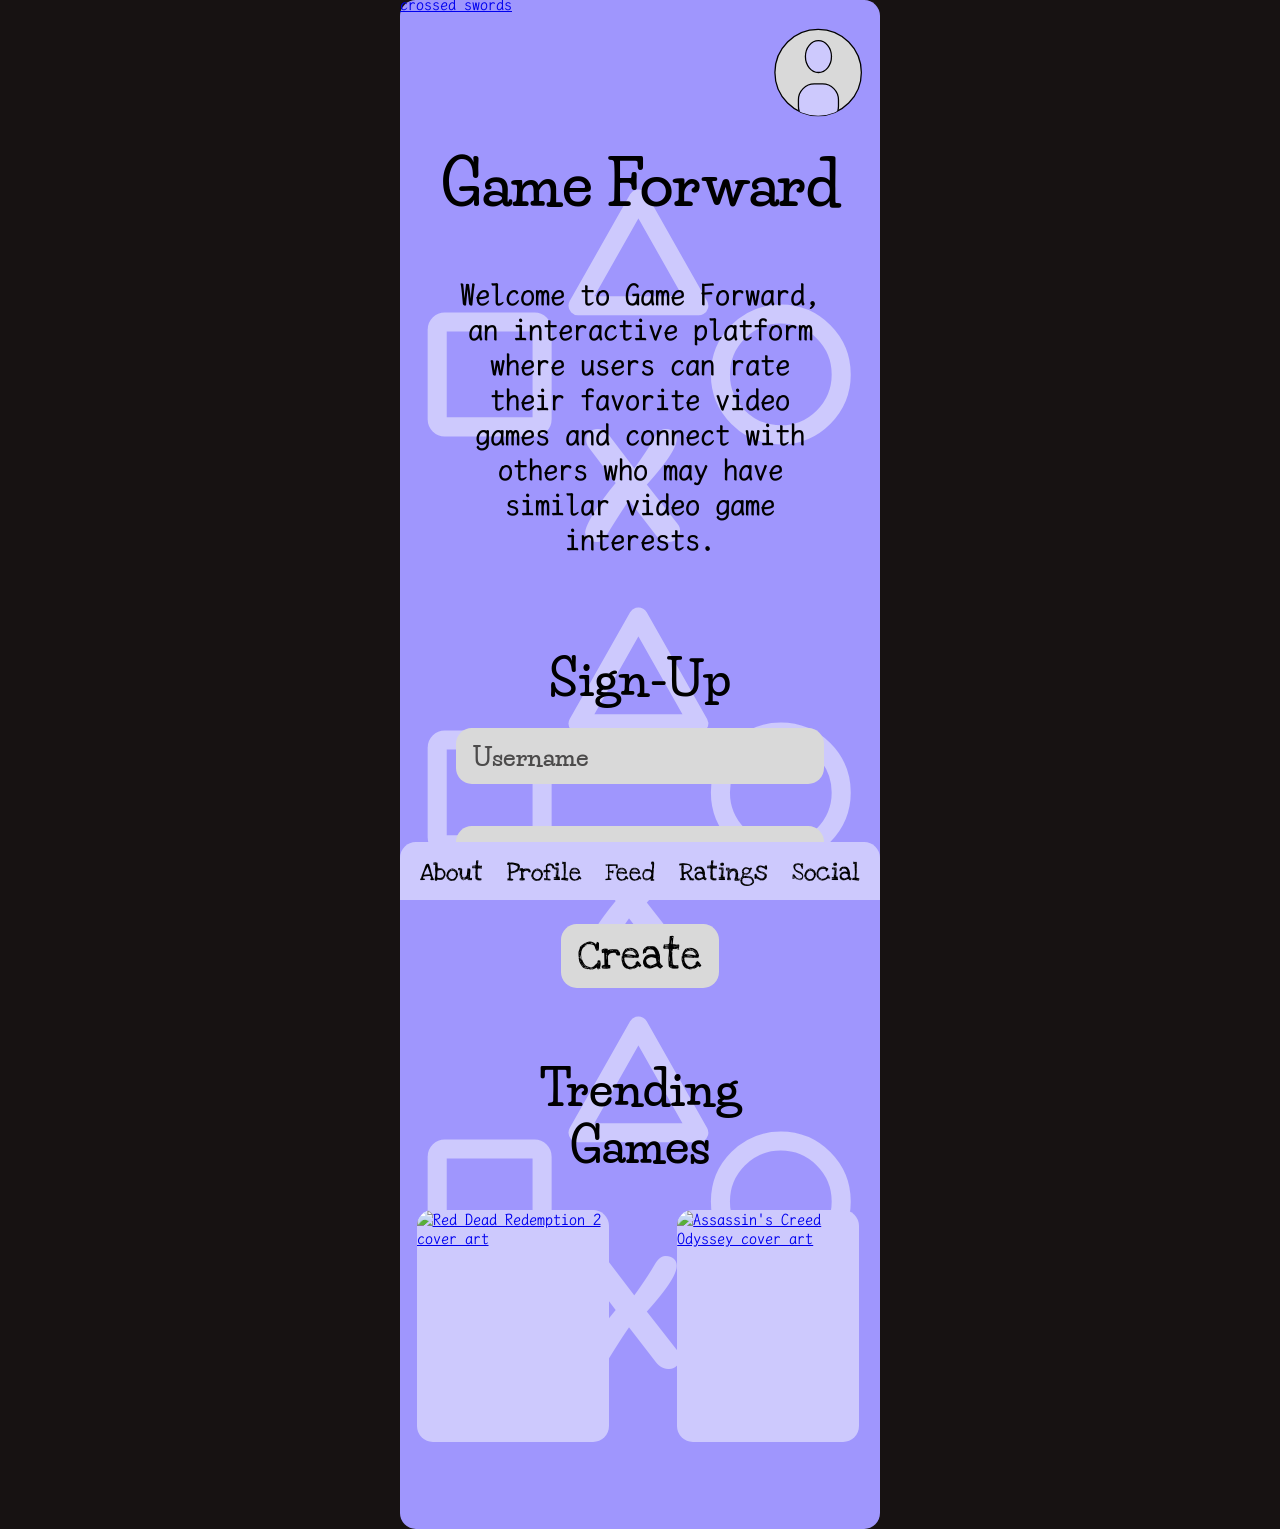
==== index.html @ 13262731 "home, about, profile pages" ====
<!DOCTYPE html>
<html lang="en">
<head>
  <meta charset="UTF-8">
  <meta name="viewport" content="width=device-width, initial-scale=1">
  <title>Game Forward | Rate games. Find your people.</title>
  <meta name="description" content="Game Forward is an interactive platform where you can rate your favorite video games and connect with others who share your taste.">

  <link rel="preconnect" href="https://fonts.googleapis.com">
  <link rel="preconnect" href="https://fonts.gstatic.com" crossorigin>
  <link href="https://fonts.googleapis.com/css2?family=Life+Savers:wght@400;700;800&family=LXGW+WenKai+Mono+TC:wght@700&family=Love+Ya+Like+A+Sister&family=Madimi+One&display=swap" rel="stylesheet">
  <link rel="stylesheet" href="styles.css">
</head>
<body>

  <!-- Reusable PlayStation-style symbol cluster (triangle, square, circle, X) used as background decoration -->
  <svg width="0" height="0" style="position:absolute" aria-hidden="true" focusable="false">
    <defs>
      <symbol id="symbol-cluster" viewBox="0 0 755 640">
        <g fill="none" stroke="#cdc9fd" stroke-width="30" stroke-linejoin="round" stroke-linecap="round">
          <path d="M375 22 L470 190 H280 Z"/>
          <rect x="58.5" y="215.5" width="165" height="165" rx="12"/>
          <circle cx="599" cy="298" r="95"/>
        </g>
        <text x="366.5" y="560" text-anchor="middle" font-family="'Madimi One', sans-serif" font-size="250" fill="#cdc9fd">X</text>
      </symbol>
    </defs>
  </svg>

  <div class="phone">
    <div class="screen">

      <!-- Decorative background symbols (one cluster behind each section) -->
      <svg class="cluster cluster--hero" aria-hidden="true" focusable="false"><use href="#symbol-cluster"/></svg>
      <svg class="cluster cluster--signup" aria-hidden="true" focusable="false"><use href="#symbol-cluster"/></svg>
      <svg class="cluster cluster--trending" aria-hidden="true" focusable="false"><use href="#symbol-cluster"/></svg>

      <header class="site-header">
        <a class="logo" href="index.html" aria-label="Game Forward home">
          <img src="assets/swords.png" alt="Game Forward logo: two crossed swords">
        </a>

        <a class="profile-link" href="profile.html" aria-label="Your profile">
          <svg viewBox="0 0 142 140" aria-hidden="true" focusable="false">
            <defs>
              <clipPath id="avatar-clip"><circle cx="71" cy="70" r="68"/></clipPath>
            </defs>
            <circle cx="71" cy="70" r="68" fill="#d9d9d9" stroke="#000" stroke-width="2"/>
            <g clip-path="url(#avatar-clip)" fill="#cdc9fd" stroke="#000" stroke-width="2">
              <ellipse cx="71.5" cy="45" rx="20.5" ry="25"/>
              <rect x="40" y="88" width="63" height="60" rx="25"/>
            </g>
          </svg>
        </a>

        <h1>Game Forward</h1>
      </header>

      <main>
        <p class="intro">
          Welcome to Game Forward, an interactive platform where users can rate their favorite video games and connect with others who may have similar video game interests.
        </p>

        <section class="signup" aria-labelledby="signup-title">
          <h2 id="signup-title">Sign-Up</h2>
          <form class="signup-form" action="#" method="post">
            <div class="field">
              <label class="visually-hidden" for="username">Username</label>
              <input id="username" name="username" type="text" placeholder="Username" autocomplete="username" required>
            </div>
            <div class="field">
              <label class="visually-hidden" for="password">Password</label>
              <input id="password" name="password" type="password" placeholder="Password" autocomplete="new-password" required>
            </div>
            <button class="create-button" type="submit">Create</button>
          </form>
        </section>

        <section class="trending" aria-labelledby="trending-title">
          <h2 id="trending-title">Trending Games</h2>
          <ul class="covers">
            <li class="cover cover--rdr2">
              <a href="feed.html" aria-label="Red Dead Redemption 2">
                <img src="assets/red-dead-redemption-2.png" alt="Red Dead Redemption 2 cover art">
                <span class="cover-hover">Add Rating</span>
              </a>
            </li>
            <li class="cover cover--acod">
              <a href="feed.html" aria-label="Assassin's Creed Odyssey">
                <img src="assets/assassins-creed-odyssey.png" alt="Assassin's Creed Odyssey cover art">
                <span class="cover-hover">Add Rating</span>
              </a>
            </li>
          </ul>
        </section>
      </main>

      <nav class="nav" aria-label="Main">
        <ul>
          <li><a href="about.html">About</a></li>
          <li><a href="profile.html">Profile</a></li>
          <li><a href="feed.html">Feed</a></li>
          <li><a href="rating.html">Ratings</a></li>
          <li><a href="social.html">Social</a></li>
        </ul>
      </nav>

    </div>
  </div>

</body>
</html>
---- styles.css ----
/* ==========================================================================
   Game Forward - Home, About, and Profile pages
   Built from the Figma frames (755px wide designs).
   All sizes use --u, which equals 1 design pixel scaled to the phone width,
   so the layout matches the mockup at any screen size.
   ========================================================================== */

:root {
  --primary-blue: #9f96fd;
  --secondary-blue: #cdc9fd;
  --tertiary: #d9d9d9;
  --button-hover: #4c4b4b;
  --black-text: #000;
  --page-bg: #171212;

  /* About page colors */
  --yellow-primary: #e9e595;
  --yellow-secondary: #fcfad1;

  /* Profile page colors */
  --red-primary: #ae5267;
  --red-secondary: #fdbccb;
  --white-text: #fff;

  --font-title: "Life Savers", Georgia, serif;
  --font-body: "LXGW WenKai Mono TC", "Courier New", monospace;
  --font-button: "Love Ya Like A Sister", "Comic Sans MS", cursive;
}

*,
*::before,
*::after {
  box-sizing: border-box;
}

html {
  -webkit-text-size-adjust: 100%;
}

body {
  margin: 0;
  min-height: 100vh;
  display: flex;
  justify-content: center;
  background: var(--page-bg);
  color: var(--black-text);
  font-family: var(--font-body);
}

.visually-hidden {
  position: absolute;
  width: 1px;
  height: 1px;
  margin: -1px;
  padding: 0;
  overflow: hidden;
  clip: rect(0, 0, 0, 0);
  white-space: nowrap;
  border: 0;
}

/* Holds the reusable symbol shapes. It takes up no space on the page. */
.symbol-defs {
  position: absolute;
  width: 0;
  height: 0;
}

/* ---------- Phone frame ---------- */

.phone {
  container-type: inline-size;
  width: 100%;
  max-width: 480px;
}

.screen {
  --u: calc(100cqw / 755);

  position: relative;
  display: flex;
  flex-direction: column;
  min-height: 100vh;
  overflow-x: clip;
  background: var(--primary-blue);
}

@media (min-width: 520px) {
  .screen {
    border-radius: calc(var(--u) * 25);
  }
}

/* ---------- Background symbols ---------- */

.cluster {
  position: absolute;
  left: 0;
  z-index: 0;
  width: 100%;
  height: auto;
  aspect-ratio: 755 / 640;
  pointer-events: none;
}

.cluster--hero     { top: calc(var(--u) * 291); }
.cluster--signup   { top: calc(var(--u) * 948); }
.cluster--trending { top: calc(var(--u) * 1592); }

/* About page has six symbol clusters */
.cluster--about-1 { top: calc(var(--u) * 291); }
.cluster--about-2 { top: calc(var(--u) * 948); }
.cluster--about-3 { top: calc(var(--u) * 1592); }
.cluster--about-4 { top: calc(var(--u) * 2259); }
.cluster--about-5 { top: calc(var(--u) * 2901); }
.cluster--about-6 { top: calc(var(--u) * 3545); }

/* Profile page has four symbol clusters (the last one is cut off by the screen) */
.cluster--profile-1 { top: calc(var(--u) * 291); }
.cluster--profile-2 { top: calc(var(--u) * 948); }
.cluster--profile-3 { top: calc(var(--u) * 1592); }
.cluster--profile-4 { top: calc(var(--u) * 2294); }

/* ---------- Header ---------- */

.site-header {
  position: relative;
  z-index: 1;
  padding-top: calc(var(--u) * 233);
}

.logo {
  position: absolute;
  top: calc(var(--u) * -37);
  left: 0;
  display: block;
  width: calc(var(--u) * 375);
}

.logo img {
  display: block;
  width: 100%;
  height: auto;
}

.profile-link {
  position: absolute;
  top: calc(var(--u) * 44);
  right: calc(var(--u) * 26);
  display: block;
  width: calc(var(--u) * 142);
  border-radius: 50%;
}

.profile-link svg,
.profile-link img {
  display: block;
  width: 100%;
  height: auto;
}

h1 {
  margin: 0;
  padding-inline: calc(var(--u) * 60);
  font-family: var(--font-title);
  font-weight: 800;
  font-size: calc(var(--u) * 96);
  line-height: 1.2;
  text-align: center;
}

/* ---------- Main content ---------- */

main {
  position: relative;
  z-index: 1;
  flex: 1;
  padding-bottom: calc(var(--u) * 46);
}

.intro {
  width: calc(var(--u) * 608);
  max-width: 100%;
  margin: calc(var(--u) * 87) auto 0;
  font-weight: 700;
  font-size: calc(var(--u) * 48);
  line-height: 1.15;
  text-align: center;
}

h2 {
  margin: 0;
  font-family: var(--font-title);
  font-weight: 800;
  font-size: calc(var(--u) * 75);
  line-height: 1.2;
  text-align: center;
}

/* ---------- Sign-up ---------- */

.signup {
  margin-top: calc(var(--u) * 147);
}

.signup-form {
  display: flex;
  flex-direction: column;
  align-items: center;
  gap: calc(var(--u) * 66);
  margin-top: calc(var(--u) * 32);
}

.field {
  width: calc(var(--u) * 578);
  max-width: 100%;
}

.field input,
.field textarea {
  display: block;
  width: 100%;
  height: calc(var(--u) * 88);
  padding: 0 calc(var(--u) * 26);
  border: 0;
  border-radius: calc(var(--u) * 25);
  background: var(--tertiary);
  color: var(--black-text);
  font-family: var(--font-title);
  font-weight: 800;
  font-size: calc(var(--u) * 40);
}

.field input::placeholder,
.field textarea::placeholder {
  color: var(--button-hover);
  opacity: 1;
}

.create-button,
.send-button,
.edit-button {
  width: calc(var(--u) * 247);
  height: calc(var(--u) * 101);
  border: 0;
  border-radius: calc(var(--u) * 25);
  background: var(--tertiary);
  color: var(--black-text);
  font-family: var(--font-button);
  font-size: calc(var(--u) * 64);
  line-height: 1;
  cursor: pointer;
  transition: background-color 0.15s, color 0.15s;
}

.create-button:hover,
.send-button:hover,
.edit-button:hover {
  background: var(--button-hover);
  color: var(--tertiary);
}

/* ---------- Trending games ---------- */

.trending {
  margin-top: calc(var(--u) * 114);
}

.trending h2 {
  width: calc(var(--u) * 332);
  margin-inline: auto;
}

.covers {
  display: flex;
  justify-content: space-between;
  margin: calc(var(--u) * 55) 0 0;
  padding: 0 calc(var(--u) * 33) 0 calc(var(--u) * 26);
  list-style: none;
}

.cover {
  height: calc(var(--u) * 365);
}

.cover--rdr2 { width: calc(var(--u) * 302); }
.cover--acod { width: calc(var(--u) * 286); }

.cover a {
  position: relative;
  display: block;
  width: 100%;
  height: 100%;
  overflow: hidden;
  border-radius: calc(var(--u) * 25);
  background: var(--secondary-blue); /* shows if an image is missing */
}

.cover img {
  display: block;
  width: 100%;
  height: 100%;
  object-fit: cover;
}

/* "Add Rating" layer that sits on top of the cover. Hidden until hover or keyboard focus. */
.cover-hover {
  position: absolute;
  top: 0;
  left: 0;
  display: flex;
  justify-content: center;
  align-items: flex-end;
  width: 100%;
  height: 100%;
  padding-bottom: calc(var(--u) * 24);
  background: rgba(76, 75, 75, 0.65);
  color: var(--white-text);
  font-family: var(--font-button);
  font-size: calc(var(--u) * 40);
  text-shadow:
    -2px -2px 0 var(--black-text),
    2px -2px 0 var(--black-text),
    -2px 2px 0 var(--black-text),
    2px 2px 0 var(--black-text);
  opacity: 0;
  transition: opacity 0.15s;
}

.cover a:hover .cover-hover,
.cover a:focus-visible .cover-hover {
  opacity: 1;
}

/* ---------- Navigation bar ---------- */

.nav {
  position: sticky;
  bottom: 0;
  z-index: 2;
  height: calc(var(--u) * 91);
  margin-top: auto;
  overflow: hidden;
  border-radius: calc(var(--u) * 25) calc(var(--u) * 25) 0 0;
  background: var(--secondary-blue);
}

.nav ul {
  display: flex;
  justify-content: space-between;
  align-items: flex-start;
  margin: 0;
  padding: calc(var(--u) * 14) calc(var(--u) * 26) 0;
  list-style: none;
}

.nav a {
  display: block;
  padding: calc(var(--u) * 10) calc(var(--u) * 6);
  color: var(--black-text);
  font-family: var(--font-button);
  font-size: calc(var(--u) * 40);
  line-height: 1.2;
  text-decoration: none;
}

.nav a:hover {
  color: var(--button-hover);
  text-decoration: underline;
}

/* ---------- About page ---------- */

/* Yellow version of the page and nav bar */
.screen--about {
  background: var(--yellow-primary);
}

.nav--about {
  background: var(--yellow-secondary);
}

.about-photo {
  display: block;
  width: calc(var(--u) * 401);
  height: calc(var(--u) * 411);
  margin: calc(var(--u) * 55) auto 0;
  border-radius: calc(var(--u) * 71);
  object-fit: cover;
}

/* Uses the same look as .intro, with different spacing */
.intro--about {
  margin-top: calc(var(--u) * 54);
  line-height: 1.2;
}

/* ---------- Contact form ---------- */

.contact {
  margin-top: calc(var(--u) * 134);
}

.contact-form {
  display: flex;
  flex-direction: column;
  align-items: center;
  gap: calc(var(--u) * 66);
  margin-top: calc(var(--u) * 72);
}

.field textarea {
  height: calc(var(--u) * 245);
  padding: calc(var(--u) * 15) calc(var(--u) * 26);
  resize: none;
}

/* ---------- Cites ---------- */

.cites {
  margin-top: calc(var(--u) * 106);
}

.cite-list {
  width: calc(var(--u) * 598);
  max-width: 100%;
  margin: calc(var(--u) * 67) auto 0;
  padding: 0;
  list-style: none;
  text-align: center;
  font-family: var(--font-title);
  font-weight: 800;
  font-size: calc(var(--u) * 40);
  line-height: 1.2;
}

.cite-list a {
  color: var(--black-text);
}

.cite-list a:hover {
  color: var(--button-hover);
}

/* ---------- Profile page ---------- */

/* Red version of the page and nav bar */
.screen--profile {
  overflow: clip; /* hides the part of the last symbol cluster that hangs off the bottom */
  background: var(--red-primary);
}

.nav--profile {
  background: var(--red-secondary);
}

.main--profile {
  padding-bottom: calc(var(--u) * 68);
}

.avatar-large {
  display: block;
  width: calc(var(--u) * 243);
  height: auto;
  margin: calc(var(--u) * 51) auto 0;
}

.username {
  margin-top: calc(var(--u) * 43);
}

/* Uses the same look as .intro, with different spacing */
.intro--profile {
  margin-top: calc(var(--u) * 33);
}

.edit-button {
  display: block;
  width: calc(var(--u) * 409);
  height: calc(var(--u) * 87);
  margin: calc(var(--u) * 52) auto 0;
}

.genres {
  margin-top: calc(var(--u) * 121);
}

.genre-list {
  display: flex;
  justify-content: center;
  gap: calc(var(--u) * 27);
  margin: calc(var(--u) * 70) 0 0;
  padding: 0;
  list-style: none;
}

.genre {
  padding: 0 calc(var(--u) * 12);
  border-radius: calc(var(--u) * 25);
  background: var(--red-secondary);
  font-family: var(--font-button);
  font-size: calc(var(--u) * 64);
  line-height: calc(var(--u) * 74);
}

.top-games {
  margin-top: calc(var(--u) * 102);
}

.game-list {
  display: flex;
  flex-wrap: wrap;
  justify-content: center;
  gap: calc(var(--u) * 37) calc(var(--u) * 53);
  width: calc(var(--u) * 665);
  max-width: 100%;
  margin: calc(var(--u) * 83) auto 0;
  padding: 0;
  list-style: none;
}

.game {
  width: calc(var(--u) * 306);
  height: calc(var(--u) * 303);
}

.game a {
  position: relative;
  display: block;
  width: 100%;
  height: 100%;
  overflow: hidden;
  border-radius: calc(var(--u) * 50);
  background: var(--red-secondary); /* shows if an image is missing */
}

.game img {
  display: block;
  width: 100%;
  height: 100%;
  object-fit: cover;
}

/* "View Rating" layer that sits on top of the cover. Hidden until hover. */
.game-hover {
  position: absolute;
  top: 0;
  left: 0;
  display: flex;
  justify-content: center;
  align-items: center;
  width: 100%;
  height: 100%;
  background: rgba(76, 75, 75, 0.65);
  color: var(--white-text);
  font-family: var(--font-button);
  font-size: calc(var(--u) * 45);
  text-shadow:
    -2px -2px 0 var(--black-text),
    2px -2px 0 var(--black-text),
    -2px 2px 0 var(--black-text),
    2px 2px 0 var(--black-text);
  opacity: 0;
  transition: opacity 0.15s;
}

.game a:hover .game-hover,
.game a:focus-visible .game-hover {
  opacity: 1;
}

/* ---------- Focus + motion ---------- */

a:focus-visible,
input:focus-visible,
textarea:focus-visible,
button:focus-visible {
  outline: 3px solid var(--black-text);
  outline-offset: 3px;
}

@media (prefers-reduced-motion: reduce) {
  * {
    transition: none !important;
  }
}
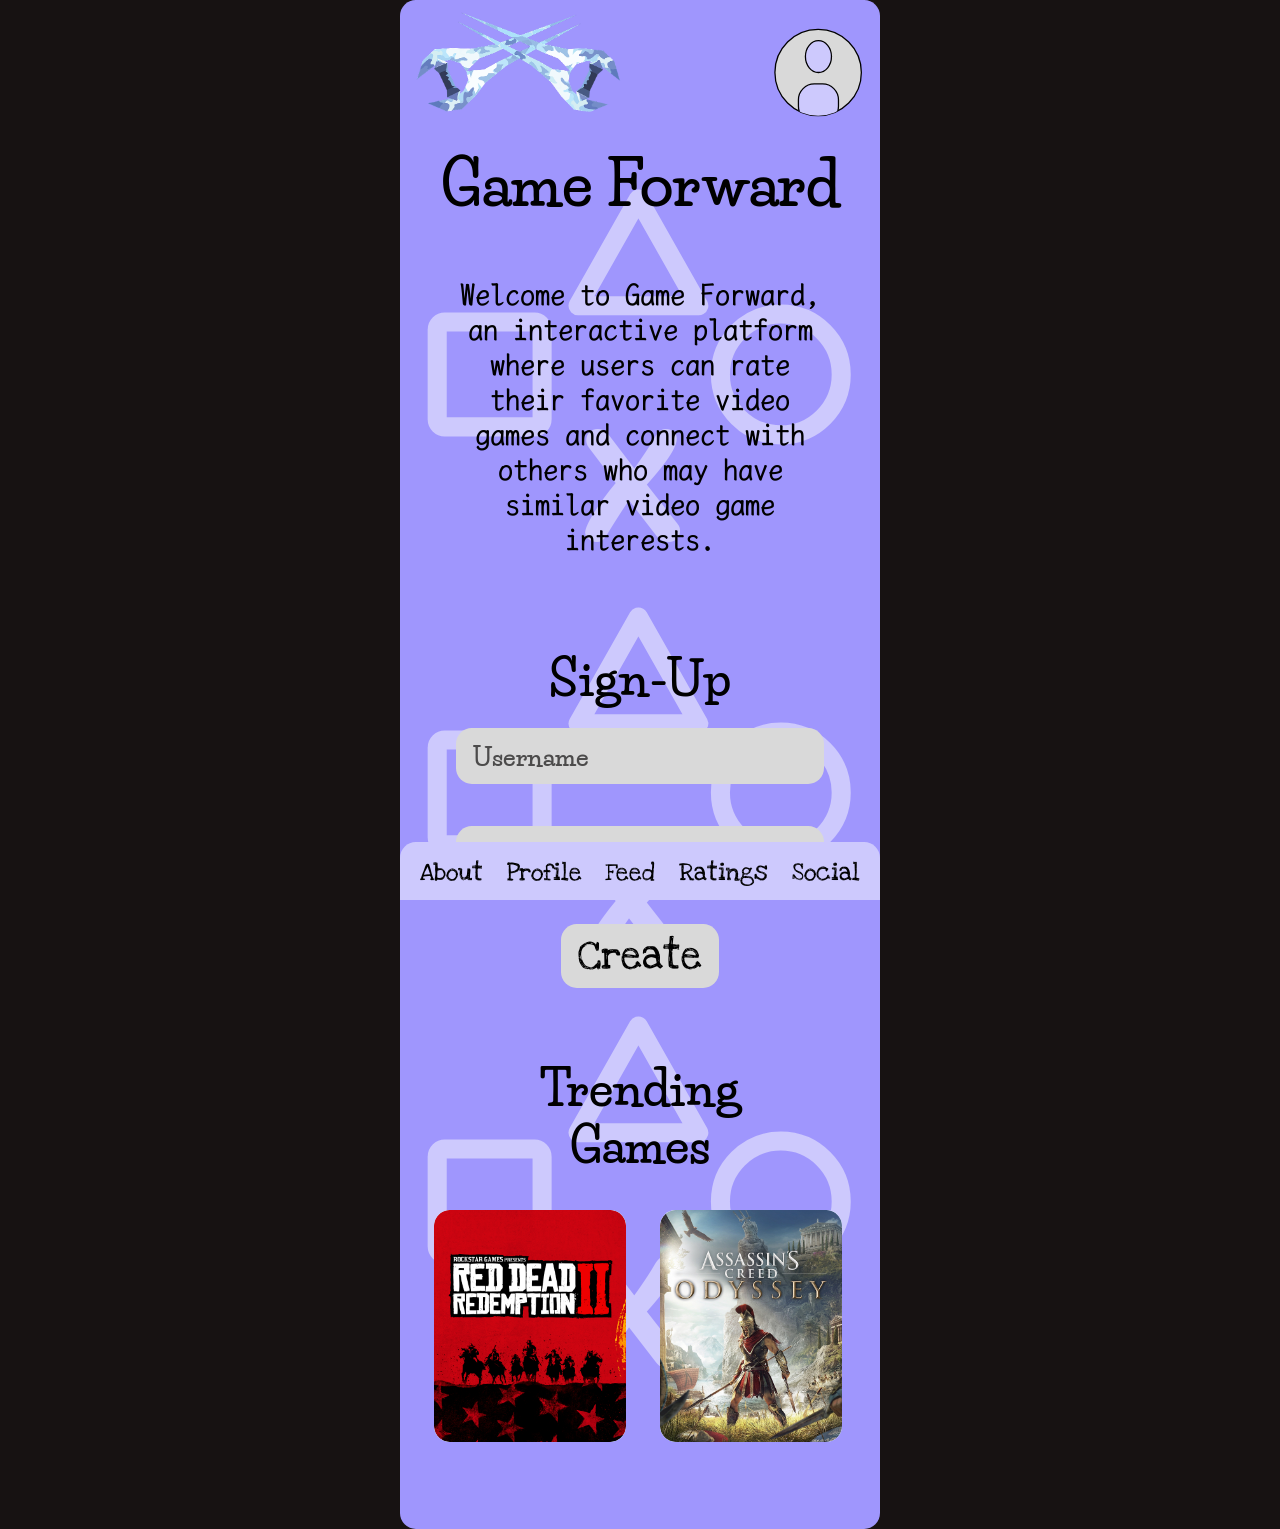
==== commit a3d6fd47: "fixing nav" ====
--- a/index.html
+++ b/index.html
@@ -100,7 +100,7 @@
           <li><a href="about.html">About</a></li>
           <li><a href="profile.html">Profile</a></li>
           <li><a href="feed.html">Feed</a></li>
-          <li><a href="rating.html">Ratings</a></li>
+          <li><a href="ratings.html">Ratings</a></li>
           <li><a href="social.html">Social</a></li>
         </ul>
       </nav>
--- a/styles.css
+++ b/styles.css
@@ -1,9 +1,16 @@
 /* ==========================================================================
-   Game Forward - Home, About, and Profile pages
+   Game Forward - Home, About, Profile, and Feed pages
    Built from the Figma frames (755px wide designs).
    All sizes use --u, which equals 1 design pixel scaled to the phone width,
    so the layout matches the mockup at any screen size.
    ========================================================================== */
+
+/* Holds the shared symbol cluster drawing; takes up no space */
+.symbol-sprite {
+  position: absolute;
+  width: 0;
+  height: 0;
+}
 
 :root {
   --primary-blue: #9f96fd;
@@ -20,7 +27,13 @@
   /* Profile page colors */
   --red-primary: #ae5267;
   --red-secondary: #fdbccb;
-  --white-text: #fff;
+  --white-text: #d9d9d9;
+
+  /* Feed page colors */
+  --green-primary: #93e99d;
+  --green-secondary: #cafdd0;
+  --like-hover: #c7fc9f;
+  --dislike-hover: #ae5267;
 
   --font-title: "Life Savers", Georgia, serif;
   --font-body: "LXGW WenKai Mono TC", "Courier New", monospace;
@@ -120,6 +133,17 @@
 .cluster--profile-2 { top: calc(var(--u) * 948); }
 .cluster--profile-3 { top: calc(var(--u) * 1592); }
 .cluster--profile-4 { top: calc(var(--u) * 2294); }
+
+/* Feed page has nine symbol clusters (the last one is cut off by the screen) */
+.cluster--feed-1 { top: calc(var(--u) * 291); }
+.cluster--feed-2 { top: calc(var(--u) * 948); }
+.cluster--feed-3 { top: calc(var(--u) * 1592); }
+.cluster--feed-4 { top: calc(var(--u) * 2243); }
+.cluster--feed-5 { top: calc(var(--u) * 2900); }
+.cluster--feed-6 { top: calc(var(--u) * 3544); }
+.cluster--feed-7 { top: calc(var(--u) * 4186); }
+.cluster--feed-8 { top: calc(var(--u) * 4843); }
+.cluster--feed-9 { top: calc(var(--u) * 5487); }
 
 /* ---------- Header ---------- */
 
@@ -279,10 +303,6 @@
   list-style: none;
 }
 
-.cover {
-  height: calc(var(--u) * 365);
-}
-
 .cover--rdr2 { width: calc(var(--u) * 302); }
 .cover--acod { width: calc(var(--u) * 286); }
 
@@ -365,8 +385,8 @@
 }
 
 .nav a:hover {
-  color: var(--button-hover);
-  text-decoration: underline;
+  color: var(--white-text);
+  text-shadow: 0 0 10px rgb(0,0,0);
 }
 
 /* ---------- About page ---------- */
@@ -569,6 +589,184 @@
   opacity: 1;
 }
 
+/* ---------- Feed page ---------- */
+
+/* Green version of the page and nav bar */
+.screen--feed {
+  overflow: clip; /* hides the part of the last symbol cluster that hangs off the bottom */
+  background: var(--green-primary);
+}
+
+.nav--feed {
+  background: var(--green-secondary);
+}
+
+.main--feed {
+  padding-top: calc(var(--u) * 11);
+  padding-bottom: calc(var(--u) * 82);
+}
+
+/* One game review: cover, review text, then the row of avatar, comment box, and votes */
+.post {
+  margin-top: calc(var(--u) * 40);
+}
+
+/* Game covers alternate between a wider and a narrower size */
+.cover {
+  display: block;
+  height: 0 auto;
+  margin: 0 auto;
+  border-radius: calc(var(--u) * 25);
+  object-fit: cover;
+  background: var(--green-secondary); /* shows if an image is missing */
+}
+
+.cover-wide   { width: calc(var(--u) * 436); }
+.cover-narrow { width: calc(var(--u) * 413); }
+
+.review {
+  width: calc(var(--u) * 596);
+  max-width: 100%;
+  margin: calc(var(--u) * 21) auto 0;
+  font-family: var(--font-title);
+  font-weight: 800;
+  font-size: calc(var(--u) * 20);
+  line-height: 1.2;
+  text-align: center;
+}
+
+/* Row: avatar on the left, comment box in the middle, like and dislike on the right */
+.reaction {
+  display: flex;
+  align-items: flex-start;
+  margin-top: calc(var(--u) * 5);
+  padding: 0 calc(var(--u) * 66);
+}
+
+.poster {
+  display: block;
+  flex: none;
+  width: calc(var(--u) * 105);
+  color: var(--black-text);
+  text-align: center;
+  text-decoration: none;
+}
+
+.poster-avatar {
+  display: block;
+  width: calc(var(--u) * 105);
+  height: calc(var(--u) * 105);
+  border-radius: 50%;
+}
+
+.poster-name {
+  display: block;
+  margin-top: calc(var(--u) * 4);
+  font-family: var(--font-title);
+  font-weight: 800;
+  font-size: calc(var(--u) * 24);
+  line-height: 1.2;
+}
+
+.comment-input {
+  display: block;
+  flex: none;
+  width: calc(var(--u) * 390);
+  height: calc(var(--u) * 114);
+  margin: calc(var(--u) * 13) 0 0 calc(var(--u) * 39);
+  padding: 0 calc(var(--u) * 18);
+  border: 0;
+  border-radius: calc(var(--u) * 25);
+  background: var(--tertiary);
+  color: var(--black-text);
+  font-family: var(--font-title);
+  font-weight: 800;
+  font-size: calc(var(--u) * 40);
+}
+
+.comment-input::placeholder {
+  color: var(--button-hover);
+  opacity: 1;
+}
+
+/* ---------- Like and dislike buttons ---------- */
+
+.votes {
+  display: flex;
+  flex-direction: column;
+  gap: calc(var(--u) * 19);
+  margin: calc(var(--u) * 13) 0 0 calc(var(--u) * 19);
+}
+
+.vote {
+  display: block;
+  position: relative;
+  width: calc(var(--u) * 70);
+  height: calc(var(--u) * 47);
+  cursor: pointer;
+}
+
+/* The real radio button is invisible. Clicking the label still selects it. */
+.vote-input {
+  position: absolute;
+  opacity: 0;
+}
+
+/* Two faces for each button: "idle" is the + or -, "done" shows after it is clicked */
+.vote-idle,
+.vote-done {
+  display: flex;
+  justify-content: center;
+  align-items: center;
+  width: 100%;
+  height: 100%;
+  border-radius: calc(var(--u) * 50);
+  font-family: var(--font-title);
+  font-weight: 800;
+  font-size: calc(var(--u) * 55);
+  line-height: 1;
+  transition: background-color 0.15s;
+}
+
+.vote-idle {
+  background: var(--tertiary);
+}
+
+.vote-done {
+  display: none;
+}
+
+.vote-input:checked ~ .vote-idle {
+  display: none;
+}
+
+.vote-input:checked ~ .vote-done {
+  display: flex;
+}
+
+/* Like button: gray, then green on hover, then a check mark once clicked */
+.vote-like:hover .vote-idle,
+.vote-like .vote-done {
+  background: var(--like-hover);
+}
+
+.vote-like .vote-done {
+  font-family: var(--font-button);
+  font-weight: 400;
+}
+
+/* Dislike button: gray, then red on hover, then an x once clicked */
+.vote-dislike:hover .vote-idle,
+.vote-dislike .vote-done {
+  background: var(--dislike-hover);
+}
+
+.vote-input:focus-visible ~ .vote-idle,
+.vote-input:focus-visible ~ .vote-done {
+  outline: 3px solid var(--black-text);
+  outline-offset: 3px;
+}
+
 /* ---------- Focus + motion ---------- */
 
 a:focus-visible,
